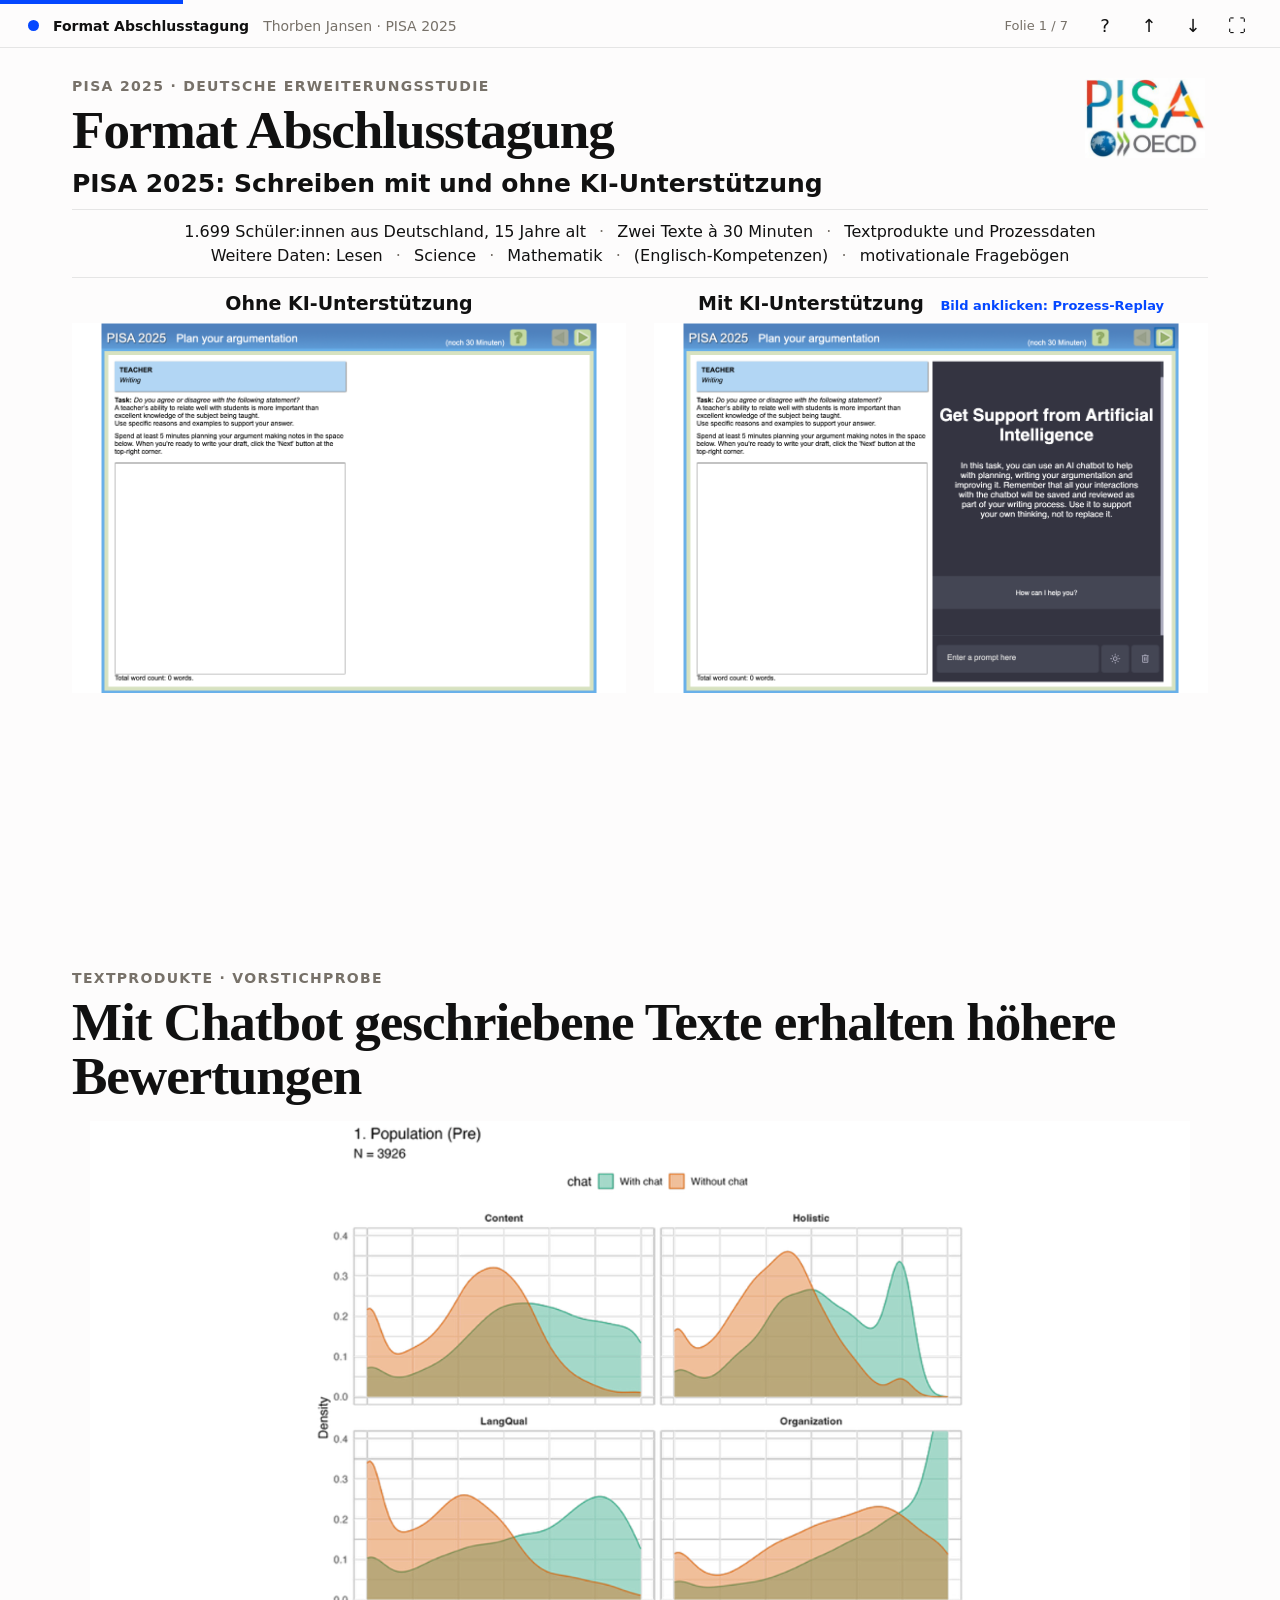
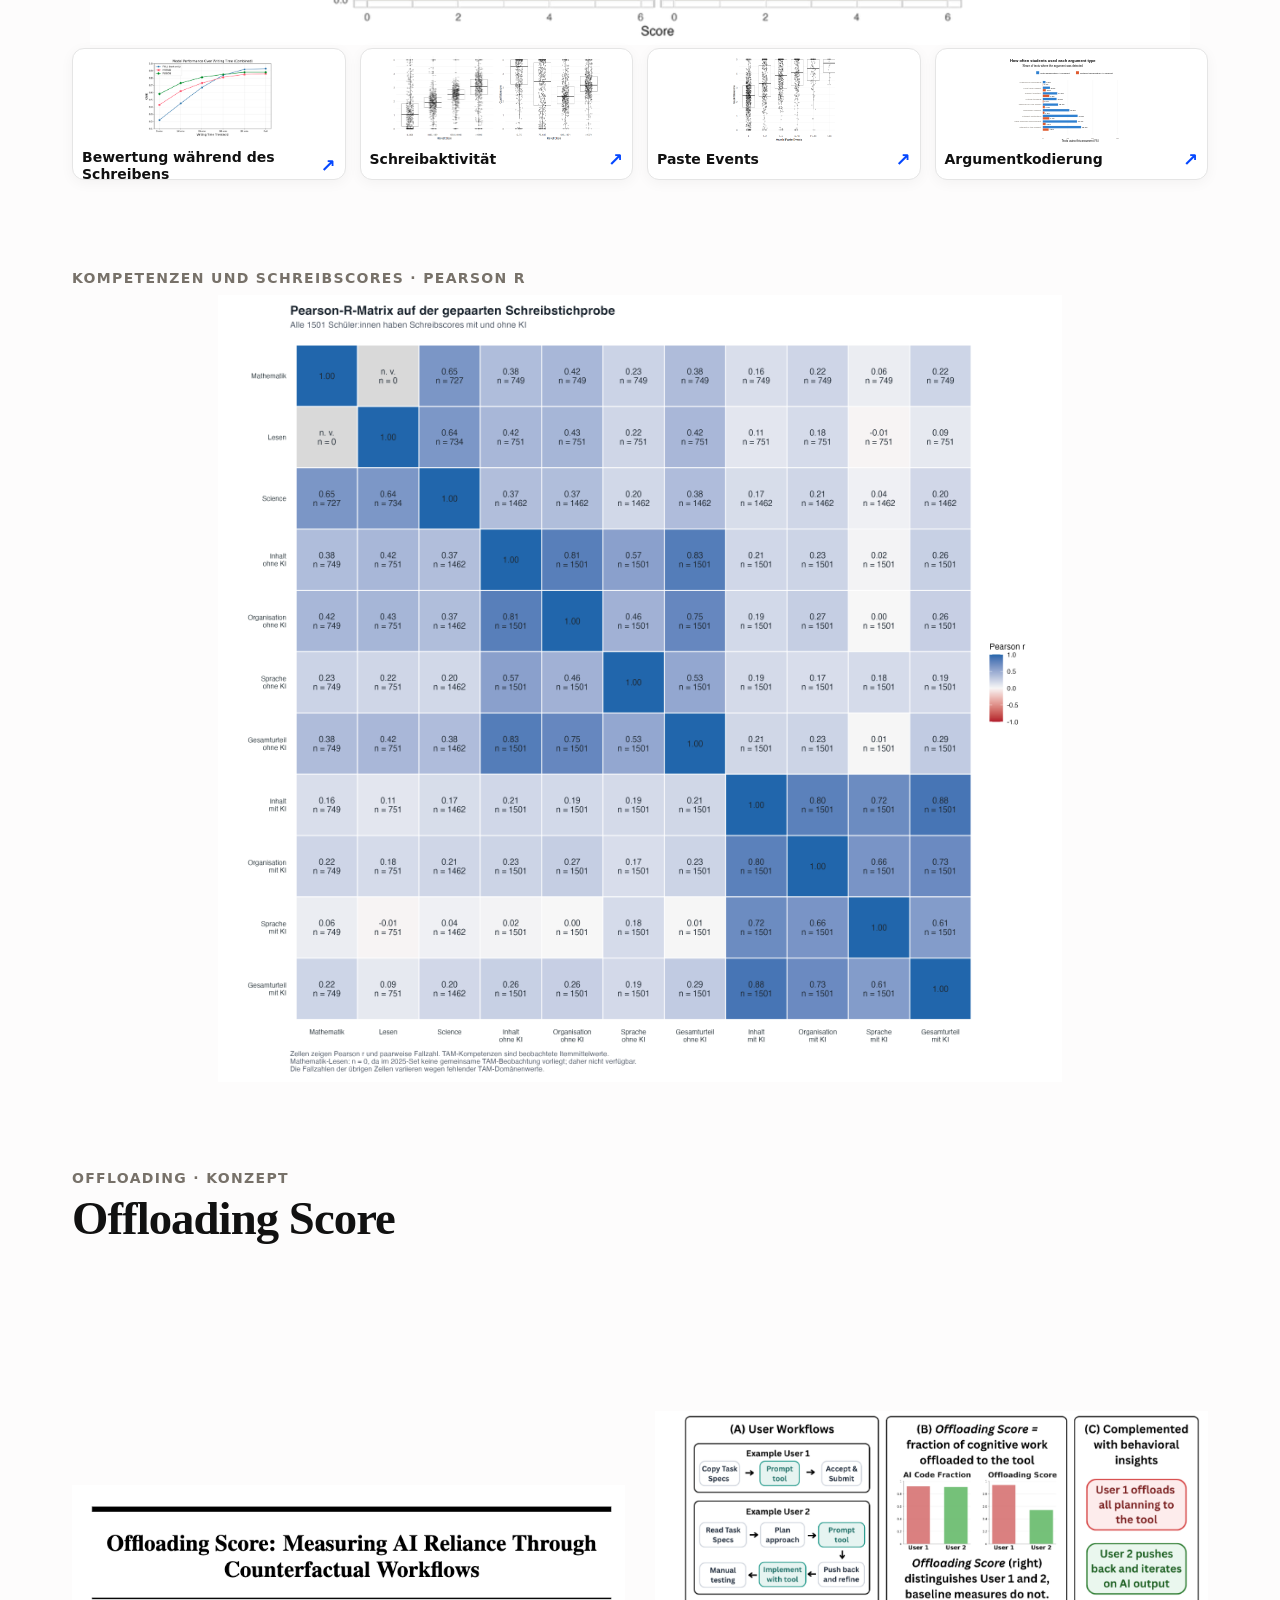
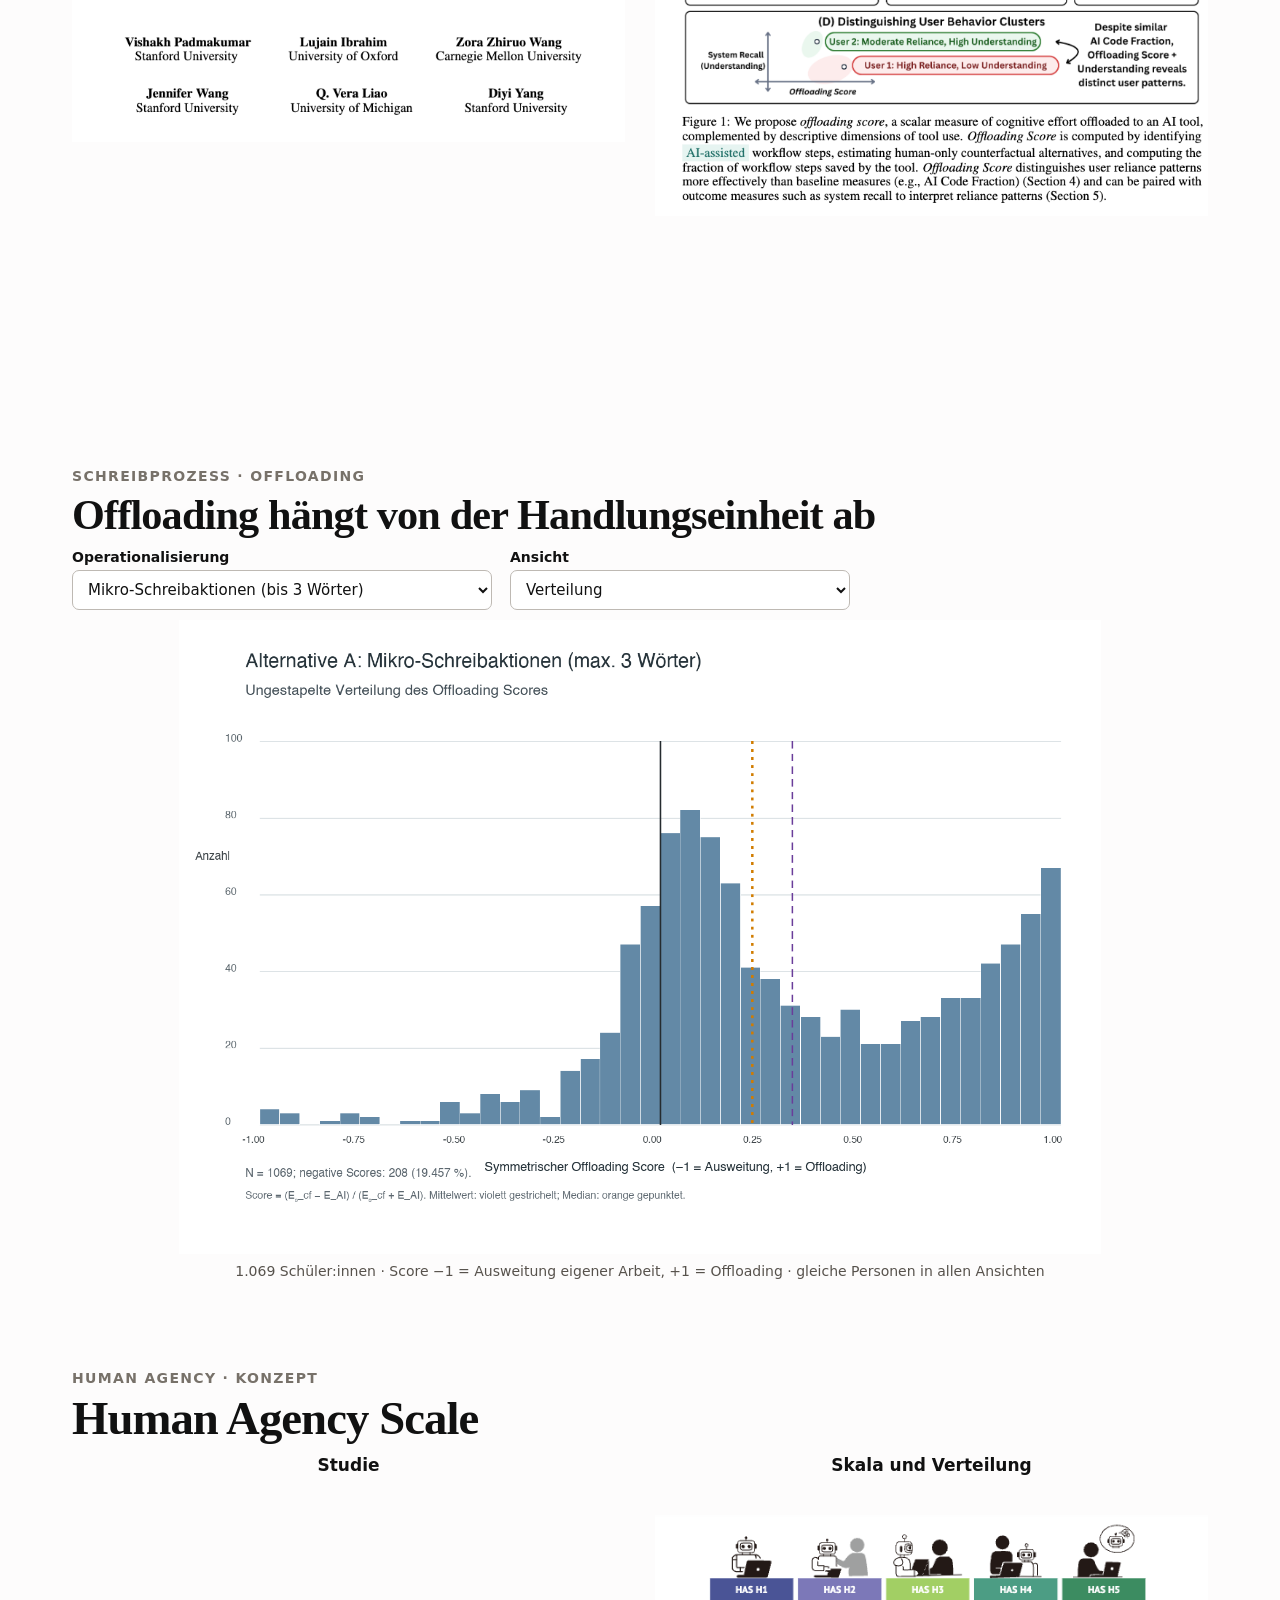
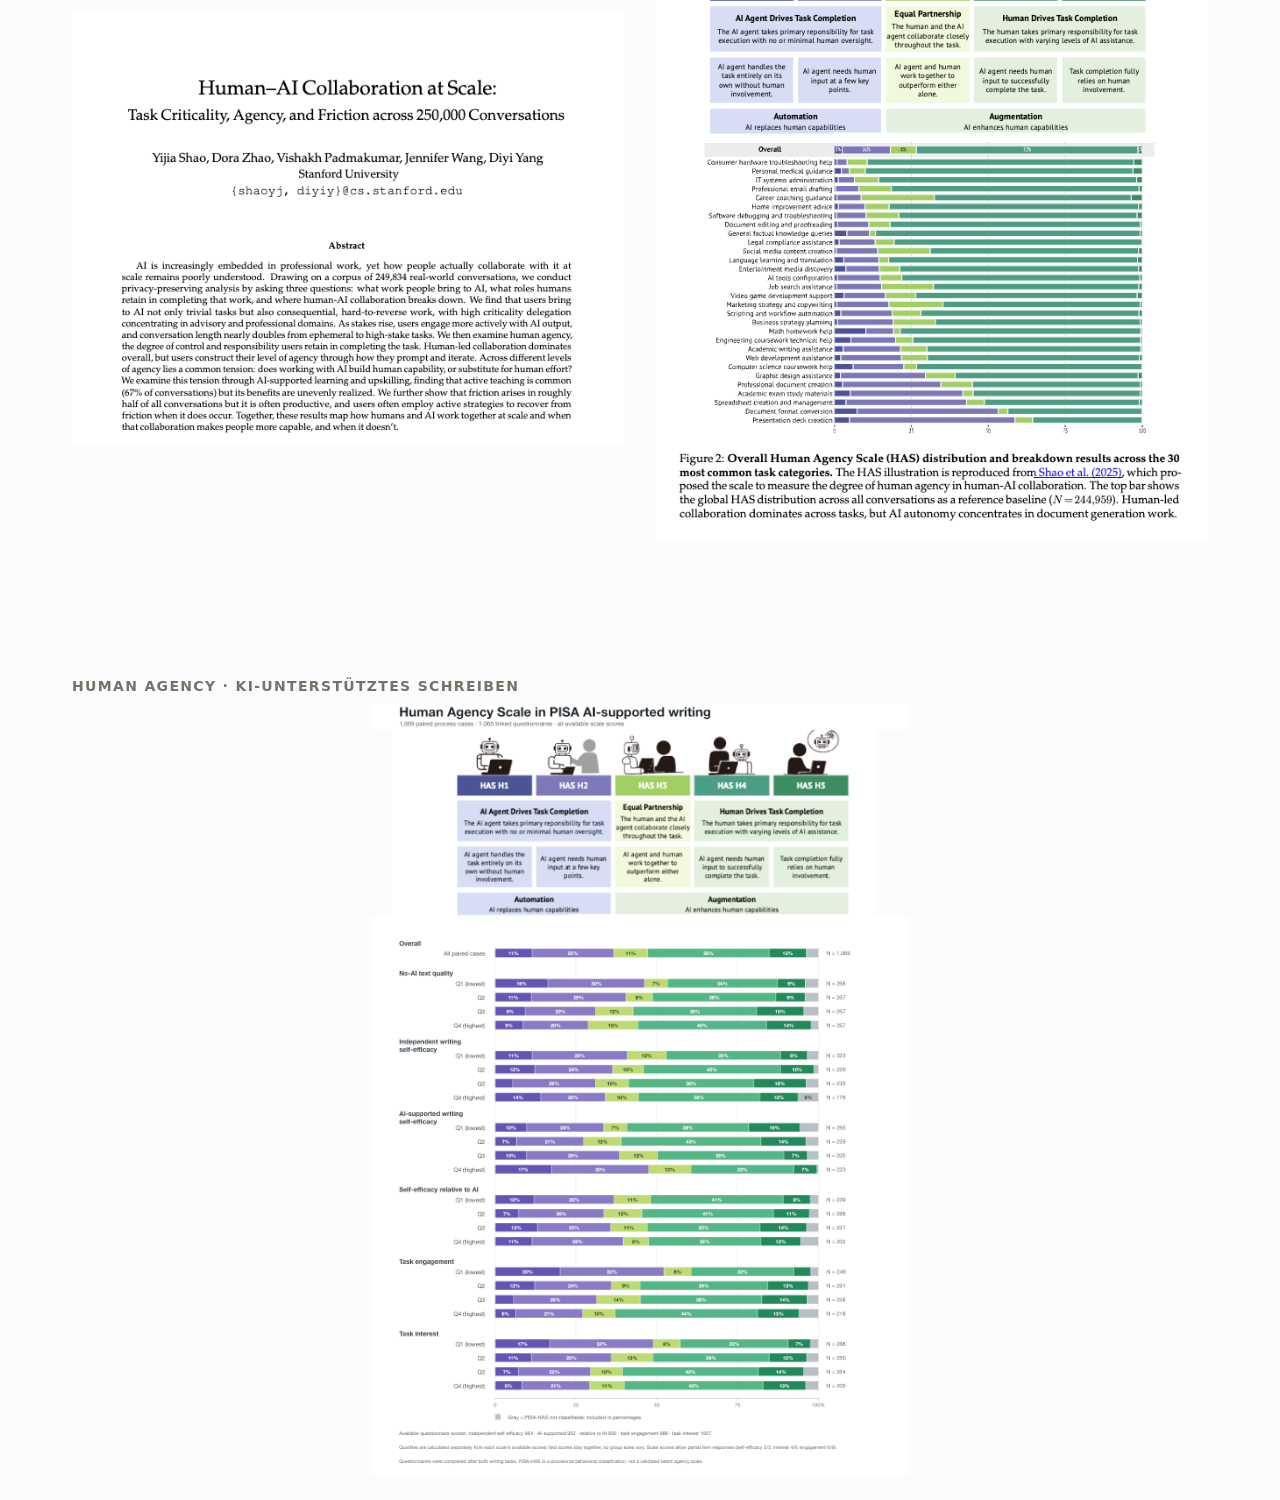
==== index.html @ 67781d4f "Add PISA 2025 AI writing presentation" ====
<!doctype html>
<html lang="de">
  <head>
    <meta charset="utf-8" />
    <meta name="viewport" content="width=device-width, initial-scale=1" />
    <title>Format Abschlusstagung | PISA 2025</title>
    <meta name="description" content="Format Abschlusstagung: PISA-2025-Folien aus den Forschungsvorträgen Dortmund und München." />
    <link rel="icon" type="image/svg+xml" href="data:image/svg+xml,%3Csvg xmlns='http://www.w3.org/2000/svg' viewBox='0 0 32 32'%3E%3Crect width='32' height='32' rx='7' fill='%230447ff'/%3E%3Cpath d='M8 9h16M8 16h16M8 23h11' stroke='white' stroke-width='3' stroke-linecap='round'/%3E%3C/svg%3E" />
    <link rel="stylesheet" href="style.css" />
    <script src="script.js" defer></script>
  </head>
  <body>
    <div class="progress" aria-hidden="true"><div id="progressBar"></div></div>
    <header class="topbar">
      <div class="brand"><span class="brand-mark" aria-hidden="true"></span><span>Format Abschlusstagung</span><span class="brand-subject">Thorben Jansen · PISA 2025</span></div>
      <nav class="controls" aria-label="Foliensteuerung">
        <span id="slideBadge" aria-live="polite">Folie 1 / 7</span>
        <button type="button" data-open="hilfe-dialog" aria-label="Hilfe zur Präsentation">?</button>
        <button type="button" id="previousSlide" aria-label="Vorherige Folie">↑</button>
        <button type="button" id="nextSlide" aria-label="Nächste Folie">↓</button>
        <button type="button" id="fullscreen" aria-label="Vollbild">⛶</button>
      </nav>
    </header>

    <main>
      <section class="slide study-slide" id="studie" aria-labelledby="studie-title">
        <p class="eyebrow">PISA 2025 · deutsche Erweiterungsstudie</p>
        <img class="pisa-logo" src="assets/pisa_oecd_logo.jpeg" alt="PISA OECD" />
        <h1 id="studie-title">Format Abschlusstagung</h1>
        <p class="study-subtitle">PISA 2025: Schreiben mit und ohne KI-Unterstützung</p>
        <div class="study-facts">
          <p>1.699 Schüler:innen aus Deutschland, 15 Jahre alt <span aria-hidden="true">·</span> Zwei Texte à 30 Minuten <span aria-hidden="true">·</span> Textprodukte und Prozessdaten</p>
          <p>Weitere Daten: Lesen <span aria-hidden="true">·</span> Science <span aria-hidden="true">·</span> Mathematik <span aria-hidden="true">·</span> (Englisch-Kompetenzen) <span aria-hidden="true">·</span> motivationale Fragebögen</p>
        </div>
        <div class="task-grid">
          <figure>
            <figcaption>Ohne KI-Unterstützung</figcaption>
            <a class="figure-link" href="assets/pisa_task_without_ai_support.png" target="_blank" rel="noopener" aria-label="Aufgabe ohne KI in Originalgröße öffnen">
              <img src="assets/pisa_task_without_ai_support.png" alt="Bildschirmansicht der PISA-Schreibaufgabe ohne KI-Unterstützung" />
            </a>
          </figure>
          <figure>
            <figcaption>Mit KI-Unterstützung <small>Bild anklicken: Prozess-Replay</small></figcaption>
            <a class="figure-link" href="assets/pisa_replay_preloaded_student.html" target="_blank" rel="noopener" aria-label="Vorbefülltes PISA-Prozess-Replay öffnen">
              <img src="assets/pisa_task_with_ai_support.png" alt="Bildschirmansicht der PISA-Schreibaufgabe mit KI-Unterstützung" />
            </a>
          </figure>
        </div>
      </section>

      <section class="slide distribution-slide" id="textqualitaet" aria-labelledby="textqualitaet-title">
        <p class="eyebrow">Textprodukte · Vorstichprobe</p>
        <h1 id="textqualitaet-title">Mit Chatbot geschriebene Texte erhalten höhere Bewertungen</h1>
        <div class="distribution-layout">
          <a class="figure-link distribution-figure" href="assets/chatbot_score_distribution_density_plots.png" target="_blank" rel="noopener" aria-label="Verteilungsgrafik in Originalgröße öffnen">
            <img src="assets/chatbot_score_distribution_density_plots.png" alt="Dichteplots der Bewertungen für Inhalt, holistische Qualität, Sprachqualität und Organisation, jeweils mit und ohne Chatbot-Unterstützung" />
          </a>
        </div>
        <div class="result-gallery" aria-label="Weitere PISA-Ergebnisse vergrößern">
          <button type="button" class="result-card" data-gallery="scoring" aria-label="Bewertung während des Schreibens groß öffnen">
            <span class="result-card-image"><img src="assets/automated_scoring_performance_over_time.png" alt="" /></span>
            <span class="result-card-label">Bewertung während des Schreibens <span aria-hidden="true">↗</span></span>
          </button>
          <button type="button" class="result-card" data-gallery="keystrokes" aria-label="Schreibaktivität groß öffnen">
            <span class="result-card-image result-card-pair"><img src="assets/keystrokes_quality_without_ai.png" alt="" /><img src="assets/keystrokes_quality_with_ai.png" alt="" /></span>
            <span class="result-card-label">Schreibaktivität <span aria-hidden="true">↗</span></span>
          </button>
          <button type="button" class="result-card" data-gallery="paste" aria-label="Paste Events groß öffnen">
            <span class="result-card-image"><img src="assets/paste_events_quality_with_ai.png" alt="" /></span>
            <span class="result-card-label">Paste Events <span aria-hidden="true">↗</span></span>
          </button>
          <button type="button" class="result-card" data-gallery="arguments" aria-label="Argumentkodierung groß öffnen">
            <span class="result-card-image"><img src="assets/argument_type_frequency_by_ai_condition.svg" alt="" /></span>
            <span class="result-card-label">Argumentkodierung <span aria-hidden="true">↗</span></span>
          </button>
        </div>
      </section>

      <section class="slide correlations-slide" id="korrelationen" aria-labelledby="correlations-title">
        <h1 class="visually-hidden" id="correlations-title">Korrelationen zwischen Kompetenzen und Schreibscores</h1>
        <div class="correlations-heading">
          <p class="eyebrow">Kompetenzen und Schreibscores · Pearson r</p>
        </div>
        <a class="figure-link correlations-figure" href="assets/figure_real_writing_domain_correlations_paired_sample.png" target="_blank" rel="noopener" aria-label="Korrelationsmatrix in Originalgröße öffnen">
          <img src="assets/figure_real_writing_domain_correlations_paired_sample.png" alt="Pearson-Korrelationsmatrix der gepaarten Schreibstichprobe für Mathematik, Lesen, Science und Schreibscores ohne und mit KI; die Zellen zeigen Korrelationen und paarweise Fallzahlen" />
        </a>
      </section>

      <section class="slide reference-slide" id="offloading-konzept" aria-labelledby="offloading-concept-title">
        <p class="eyebrow">Offloading · Konzept</p>
        <h1 id="offloading-concept-title">Offloading Score</h1>
        <div class="reference-grid">
          <figure>
            <a class="figure-link" href="assets/offloading_reference_paper.png" target="_blank" rel="noopener" aria-label="Studienausschnitt zum Offloading Score in Originalgröße öffnen">
              <img src="assets/offloading_reference_paper.png" alt="Titel und Autorinnen und Autoren von Offloading Score: Measuring AI Reliance Through Counterfactual Workflows" />
            </a>
          </figure>
          <figure>
            <a class="figure-link" href="assets/offloading_reference_figure.png" target="_blank" rel="noopener" aria-label="Konzeptabbildung zum Offloading Score in Originalgröße öffnen">
              <img src="assets/offloading_reference_figure.png" alt="Beispielhafte Workflows und Offloading-Score-Konzept mit zwei Nutzenden" />
            </a>
          </figure>
        </div>
      </section>

      <section class="slide offloading-slide" id="offloading" aria-labelledby="offloading-title">
        <p class="eyebrow">Schreibprozess · Offloading</p>
        <h1 id="offloading-title">Offloading hängt von der Handlungseinheit ab</h1>
        <div class="offloading-controls" aria-label="Offloading-Abbildung auswählen">
          <label class="offloading-field" for="offloading-operation">
            <span>Operationalisierung</span>
            <select id="offloading-operation">
              <option value="A">Mikro-Schreibaktionen (bis 3 Wörter)</option>
              <option value="B">Schreibblöcke (10 Wörter)</option>
              <option value="C">Schreibepisoden (5 Sekunden)</option>
              <option value="D">Satzbezogene Schreibaktionen</option>
              <option value="E">Menscheninitiierte Workflow-Handlungen</option>
            </select>
          </label>
          <label class="offloading-field" for="offloading-view">
            <span>Ansicht</span>
            <select id="offloading-view">
              <option value="distribution">Verteilung</option>
              <option value="quality_change">Nach Textqualitätsänderung</option>
              <option value="prompt_purpose">Nach dominantem Chat-Promptzweck</option>
            </select>
          </label>
        </div>
        <a id="offloading-image-link" class="figure-link offloading-figure" href="assets/A_microbursts_01_distribution.png" target="_blank" rel="noopener" aria-label="Offloading-Abbildung in Originalgröße öffnen">
          <img id="offloading-image" src="assets/A_microbursts_01_distribution.png" alt="Verteilung des symmetrischen Offloading-Scores für Mikro-Schreibaktionen" />
        </a>
        <p id="offloading-caption" class="offloading-caption" aria-live="polite">1.069 Schüler:innen · Score −1 = Ausweitung eigener Arbeit, +1 = Offloading · gleiche Personen in allen Ansichten</p>
      </section>
      <section class="slide reference-slide" id="human-agency-konzept" aria-labelledby="agency-concept-title">
        <p class="eyebrow">Human Agency · Konzept</p>
        <h1 id="agency-concept-title">Human Agency Scale</h1>
        <div class="reference-grid">
          <figure>
            <figcaption>Studie</figcaption>
            <a class="figure-link" href="assets/human_agency_reference_paper.png" target="_blank" rel="noopener" aria-label="Studienausschnitt zur Human Agency Scale in Originalgröße öffnen">
              <img src="assets/human_agency_reference_paper.png" alt="Titelseite und Abstract von Human-AI Collaboration at Scale" />
            </a>
          </figure>
          <figure>
            <figcaption>Skala und Verteilung</figcaption>
            <a class="figure-link" href="assets/human_agency_reference_figure.png" target="_blank" rel="noopener" aria-label="Abbildung zur Human Agency Scale in Originalgröße öffnen">
              <img src="assets/human_agency_reference_figure.png" alt="Human Agency Scale H1 bis H5 und Verteilung über Aufgabenarten" />
            </a>
          </figure>
        </div>
      </section>

      <section class="slide agency-slide" id="human-agency-scale" aria-labelledby="agency-title">
        <h1 class="visually-hidden" id="agency-title">Human Agency Scale in PISA AI-supported writing</h1>
        <div class="agency-heading">
          <p class="eyebrow">Human Agency · KI-unterstütztes Schreiben</p>
        </div>
        <a class="figure-link agency-figure" href="assets/PISA_HAS_reference_style_updated_values_2026-09-23.png" target="_blank" rel="noopener" aria-label="Human Agency Scale in Originalgröße öffnen">
          <img src="assets/PISA_HAS_reference_style_updated_values_2026-09-23.png" alt="Human Agency Scale H1 bis H5 mit Verteilungen nach Textqualität ohne KI, Schreibselbstwirksamkeit, Aufgabenengagement und Aufgabeninteresse in der gepaarten PISA-Schreibstichprobe" />
        </a>
      </section>

    </main>

    <dialog id="hilfe-dialog" class="detail-dialog help-dialog" aria-labelledby="hilfe-title">
      <button type="button" class="dialog-close" data-close>Schließen</button>
      <h2 id="hilfe-title">Präsentation steuern</h2>
      <p>Mit den Pfeiltasten, Bild-auf/ab, Leertaste oder den Schaltflächen oben zwischen den sieben Folien wechseln.</p>
      <p>Die KI-Aufgabe öffnet das vorbefüllte Prozess-Replay. Auf der Folie zur Textqualität öffnen sich die Bewertungs- und Ergebnisbilder groß. Auf der Offloading-Folie wählen Sie Handlungseinheit und Ansicht unabhängig voneinander.</p>
    </dialog>
    <dialog id="gallery-dialog" class="detail-dialog gallery-dialog" aria-labelledby="gallery-title">
      <button type="button" class="dialog-close" data-close>Schließen</button>
      <p class="eyebrow">PISA-Ergebnisansicht</p>
      <h2 id="gallery-title"></h2>
      <div id="gallery-images" class="gallery-images"></div>
      <p id="gallery-description" class="gallery-description"></p>
    </dialog>
  </body>
</html>
---- style.css ----
:root {
  --paper: #fdfcfc;
  --ink: #111111;
  --muted: #777169;
  --line: #e5e5e5;
  --blue: #0447ff;
  --display: "Cormorant Garamond", Georgia, "Times New Roman", serif;
  --ui: Inter, ui-sans-serif, system-ui, -apple-system, BlinkMacSystemFont, "Segoe UI", sans-serif;
}

* { box-sizing: border-box; }
html { scroll-behavior: smooth; scroll-snap-type: y mandatory; }
body { margin: 0; min-width: 0; background: var(--paper); color: var(--ink); font-family: var(--ui); }
button { font: inherit; }
img { display: block; max-width: 100%; }

.progress { position: fixed; inset: 0 0 auto; z-index: 30; height: 4px; }
#progressBar { height: 100%; width: 0; background: var(--blue); transition: width .2s ease; }
.topbar { position: fixed; inset: 4px 0 auto; z-index: 20; height: 44px; padding: 0 28px; display: flex; align-items: center; justify-content: space-between; border-bottom: 1px solid var(--line); background: rgba(253,252,252,.94); backdrop-filter: blur(10px); }
.brand, .controls { display: flex; align-items: center; gap: 14px; }
.brand { font-size: 14px; font-weight: 650; }
.brand-subject { color: var(--muted); font-weight: 500; }
.brand-mark { width: 11px; height: 11px; border-radius: 50%; background: var(--blue); }
.controls { font-size: 13px; }
.controls button { border: 0; background: transparent; color: var(--ink); cursor: pointer; width: 30px; height: 30px; font-size: 18px; }
.controls button:hover { background: #f0eeec; }
.controls button:disabled { opacity: .28; cursor: default; }
#slideBadge { margin-right: 8px; color: var(--muted); }

.slide { position: relative; height: 100vh; min-height: 720px; scroll-snap-align: start; padding: 78px 72px 43px; display: flex; flex-direction: column; overflow: hidden; }
.visually-hidden { position: absolute; width: 1px; height: 1px; padding: 0; margin: -1px; overflow: hidden; clip: rect(0, 0, 0, 0); white-space: nowrap; border: 0; }
.eyebrow { margin: 0 0 9px; font-size: 14px; font-weight: 750; letter-spacing: .095em; text-transform: uppercase; color: var(--muted); }
h1 { margin: 0 0 18px; max-width: 1100px; font-family: var(--display); font-size: clamp(45px, 4.15vw, 66px); font-weight: 700; line-height: 1.02; letter-spacing: -.02em; }
.slide-note { color: #4e4a46; font-size: 16px; line-height: 1.4; }
.figure-link { display: block; color: inherit; cursor: zoom-in; }
.figure-link img { width: 100%; height: 100%; object-fit: contain; }
.figure-link:focus-visible, .controls button:focus-visible { outline: 3px solid var(--blue); outline-offset: 3px; }
.asset-link:focus-visible, .return-link:focus-visible, .result-card:focus-visible { outline: 3px solid var(--blue); outline-offset: 3px; }

.study-slide .pisa-logo { position: absolute; right: 75px; top: 78px; width: 120px; height: auto; object-fit: contain; }
.study-slide h1 { max-width: 970px; }
.study-subtitle { margin: -6px 0 10px; font-size: 25px; font-weight: 550; line-height: 1.2; }
.task-grid { flex: 1; min-height: 0; display: grid; grid-template-columns: 1fr 1fr; gap: 28px; margin-top: 5px; }
.task-grid figure { min-height: 0; margin: 0; display: flex; flex-direction: column; align-items: center; }
.task-grid figcaption, .paired-figures figcaption { margin-bottom: 9px; font-size: 19px; font-weight: 700; }
.task-grid figcaption small { margin-left: 10px; color: var(--blue); font-size: 13px; font-weight: 600; }
.task-grid .figure-link { flex: 1; min-height: 0; width: 100%; max-height: 370px; }
.task-grid img { min-height: 0; height: 100%; width: 100%; object-fit: contain; background: #fff; }
.study-facts { margin: 0 0 9px; padding: 9px 0; border-top: 1px solid var(--line); border-bottom: 1px solid var(--line); font-size: 16px; line-height: 1.35; text-align: center; }
.study-facts p { margin: 2px 0; }
.study-facts span { margin: 0 8px; color: var(--muted); }

.distribution-layout, .paste-layout, .argument-layout { flex: 1; min-height: 0; display: grid; grid-template-columns: minmax(0, 1.75fr) minmax(250px, .7fr); align-items: center; gap: 30px; }
.distribution-slide { padding-top: 70px; padding-bottom: 20px; }
.distribution-slide .distribution-layout { flex: 1 1 0; display: flex; justify-content: center; gap: 0; }
.distribution-figure, .paste-figure, .argument-figure { min-height: 0; height: 100%; max-height: 545px; }
.distribution-slide .distribution-figure { width: min(1100px, 100%); max-height: none; }
.distribution-figure img { background: #fff; }
.finding-text { font-size: 20px; line-height: 1.4; }
.finding-text p { margin: 0 0 22px; }
.finding-text strong { font-weight: 800; }
.finding-text .interpretation { margin-bottom: 0; font-size: 17px; color: #57524c; }
.distribution-slide .finding-text { font-size: 19px; }
.figure-hint { margin-top: 17px !important; color: var(--blue); font-size: 15px; font-weight: 650; }
.asset-link, .return-link { width: fit-content; color: var(--blue); text-decoration: underline; text-underline-offset: 3px; }
.asset-link { display: inline-block; font-size: 14px; }
.return-link { display: inline-block; margin: 8px 0 0; font-size: 14px; }
.result-gallery { display: grid; grid-template-columns: repeat(4, minmax(0, 1fr)); gap: 14px; margin-top: 8px; }
.result-card { min-width: 0; height: 177px; padding: 9px 11px 11px; border: 1px solid var(--line); border-radius: 12px; background: #fff; color: var(--ink); cursor: zoom-in; text-align: left; box-shadow: 0 3px 14px rgba(0,0,0,.045); transition: border-color .15s, transform .15s, box-shadow .15s; }
.result-card:hover { border-color: var(--blue); transform: translateY(-3px); box-shadow: 0 8px 22px rgba(0,0,0,.09); }
.result-card-image { display: flex; align-items: center; justify-content: center; height: 123px; overflow: hidden; }
.result-card-image img { max-width: 100%; max-height: 100%; object-fit: contain; }
.result-card-pair { gap: 4px; }
.result-card-pair img { max-width: calc(50% - 2px); }
.result-card-label { display: flex; align-items: center; justify-content: space-between; gap: 5px; margin-top: 7px; font-size: 14px; font-weight: 700; line-height: 1.2; }
.result-card-label span { color: var(--blue); font-size: 18px; }
.distribution-slide .result-gallery { margin-top: 3px; }
.distribution-slide .result-card { height: 132px; padding: 7px 9px 9px; }
.distribution-slide .result-card-image { height: 86px; }

.scoring-slide h1 { margin-bottom: 4px; }
.single-figure-layout { flex: 1; min-height: 0; display: flex; flex-direction: column; align-items: center; justify-content: center; gap: 8px; }
.scoring-figure { width: min(950px, 92%); height: min(465px, 62vh); }
.single-figure-layout p { max-width: 930px; margin: 0; font-size: 17px; line-height: 1.35; text-align: center; }

.paired-figures { flex: 1; min-height: 0; display: grid; grid-template-columns: 1fr 1fr; gap: 34px; justify-content: center; }
.paired-figures figure { min-height: 0; margin: 0; display: flex; flex-direction: column; align-items: center; }
.paired-figures .figure-link { flex: 1; min-height: 0; max-height: 440px; width: 100%; }
.keystrokes-slide .slide-note { margin: 8px 0 0; text-align: center; }

.paste-layout { grid-template-columns: minmax(0, 1.3fr) minmax(280px, .8fr); }
.paste-figure { max-height: 490px; }
.statistic { font-size: 46px; font-weight: 760; line-height: 1.08; }
.statistic span { display: block; font-size: 25px; font-weight: 600; color: var(--muted); }
.argument-slide h1 { max-width: none; margin-bottom: 10px; font-size: clamp(45px, 3.5vw, 58px); }
.argument-slide .argument-layout { display: flex; justify-content: center; gap: 0; }
.argument-slide .argument-figure { width: min(1180px, 100%); max-height: none; }
.dialog-trigger { width: 100%; padding: 0; border: 0; background: transparent; text-align: left; }
.agency-slide { padding-bottom: 25px; }
.agency-heading { display: flex; align-items: baseline; justify-content: space-between; gap: 16px; }
.agency-heading .figure-hint { margin: 0 !important; }
.agency-figure { flex: 1; min-height: 0; display: flex; align-items: center; justify-content: center; }
.agency-figure img { width: auto; height: 100%; max-width: 100%; max-height: 100%; object-fit: contain; }

.reference-slide { padding-top: 70px; padding-bottom: 28px; }
.reference-slide h1 { margin-bottom: 12px; font-size: clamp(44px, 3.65vw, 60px); }
.reference-grid { flex: 1; min-height: 0; display: grid; grid-template-columns: 1fr 1fr; gap: 30px; }
.reference-grid figure { min-height: 0; margin: 0; display: flex; flex-direction: column; align-items: center; }
.reference-grid figcaption { margin-bottom: 10px; font-size: 17px; font-weight: 700; }
.reference-grid .figure-link { flex: 1; min-height: 0; width: 100%; display: flex; align-items: center; justify-content: center; }
.reference-grid img { width: auto; height: auto; max-width: 100%; max-height: 100%; object-fit: contain; background: #fff; }

.correlations-slide { padding-top: 70px; padding-bottom: 18px; }
.correlations-heading { display: flex; align-items: baseline; justify-content: space-between; gap: 16px; }
.correlations-figure { flex: 1; min-height: 0; display: flex; align-items: center; justify-content: center; }
.correlations-figure img { width: auto; height: 100%; max-width: 100%; max-height: 100%; object-fit: contain; }

.offloading-slide { padding-top: 68px; padding-bottom: 20px; }
.offloading-slide h1 { max-width: none; margin-bottom: 13px; font-size: clamp(42px, 3.3vw, 56px); }
.offloading-controls { display: flex; align-items: end; gap: 18px; margin-bottom: 10px; }
.offloading-field { display: grid; gap: 5px; min-width: 0; font-size: 14px; font-weight: 700; }
.offloading-field:first-child { width: min(420px, 38%); }
.offloading-field:nth-child(2) { width: min(340px, 30%); }
.offloading-field select { width: 100%; height: 40px; padding: 0 36px 0 11px; border: 1px solid #beb9b3; border-radius: 7px; background: #fff; color: var(--ink); font: 500 15px var(--ui); cursor: pointer; }
.offloading-field select:focus-visible { outline: 3px solid var(--blue); outline-offset: 2px; }
.offloading-figure { flex: 1; min-height: 0; display: flex; align-items: center; justify-content: center; }
.offloading-figure img { width: auto; height: 100%; max-width: 100%; max-height: 100%; object-fit: contain; background: #fff; }
.offloading-caption { margin: 8px 0 0; color: #57524c; font-size: 14px; line-height: 1.3; text-align: center; }

.detail-dialog { width: min(850px, calc(100vw - 100px)); max-width: none; border: 1px solid var(--line); padding: 38px 44px 42px; background: var(--paper); color: var(--ink); box-shadow: 0 12px 45px rgba(0,0,0,.14); }
.detail-dialog::backdrop { background: rgba(0,0,0,.48); }
.detail-dialog h2 { margin: 0 0 22px; font-family: var(--display); font-size: 45px; line-height: 1.05; }
.detail-dialog h3 { margin: 0 0 10px; font-size: 21px; }
.detail-dialog p { font-size: 17px; line-height: 1.5; }
.detail-columns { display: grid; grid-template-columns: 1fr 1fr; gap: 35px; }
.dialog-close { float: right; padding: 7px 0; border: 0; border-bottom: 1px solid var(--ink); background: none; cursor: pointer; }
.help-dialog { width: min(680px, calc(100vw - 100px)); }
.gallery-dialog { width: min(1300px, calc(100vw - 80px)); max-height: calc(100vh - 48px); overflow: auto; }
.gallery-dialog h2 { font-size: clamp(32px, 3.2vw, 48px); }
.gallery-images { display: flex; align-items: center; justify-content: center; gap: 18px; }
.gallery-images figure { flex: 1; min-width: 0; margin: 0; text-align: center; }
.gallery-images img { width: 100%; max-height: min(62vh, 590px); object-fit: contain; }
.gallery-images figcaption { margin-top: 8px; font-size: 16px; font-weight: 650; }
.gallery-description { margin-bottom: 0; color: #57524c; }

.focus-mode .topbar { transform: translateY(-100%); transition: transform .2s ease; }
.focus-mode .topbar:hover, .focus-mode .topbar:focus-within { transform: translateY(0); }

@media (max-height: 760px) {
  .slide { padding-top: 69px; padding-bottom: 30px; }
  h1 { font-size: 49px; margin-bottom: 12px; }
  .study-slide .pisa-logo { top: 69px; }
  .study-subtitle { font-size: 22px; margin-bottom: 3px; }
  .task-grid .figure-link { max-height: 330px; }
  .study-facts { font-size: 14px; padding: 6px 0; }
  .finding-text { font-size: 18px; }
  .finding-text p { margin-bottom: 15px; }
  .finding-text .interpretation { font-size: 16px; }
  .distribution-slide .finding-text { font-size: 16px; }
  .distribution-slide .finding-text p { margin-bottom: 10px; }
  .figure-hint { margin-top: 10px !important; }
  .result-gallery { gap: 9px; }
  .result-card { height: 151px; padding: 7px; }
  .result-card-image { height: 101px; }
  .result-card-label { font-size: 12px; }
  .distribution-slide .result-card { height: 105px; padding: 5px 7px 7px; }
  .distribution-slide .result-card-image { height: 62px; }
  .distribution-slide { padding-top: 66px; padding-bottom: 14px; }
  .agency-heading .figure-hint { font-size: 13px; }
  .reference-slide h1 { font-size: 46px; }
  .reference-grid figcaption { font-size: 15px; }
  .offloading-slide h1 { font-size: 43px; }
  .offloading-field select { height: 36px; font-size: 14px; }
  .offloading-controls { margin-bottom: 6px; }
  .offloading-caption { font-size: 12px; }
}

@media (max-width: 900px) {
  html { scroll-snap-type: none; }
  body { min-width: 0; }
  .topbar { position: sticky; inset: 4px 0 auto; height: auto; min-height: 44px; padding: 7px 14px; flex-wrap: wrap; gap: 5px 12px; }
  .brand { font-size: 13px; }
  .brand-subject { display: none; }
  .controls { flex-wrap: wrap; gap: 5px; }
  .slide { height: auto; min-height: 0; padding: 28px 18px 42px; overflow: visible; }
  .slide h1 { font-size: clamp(36px, 9vw, 54px); line-height: 1.06; }
  .study-slide .pisa-logo { position: static; width: 90px; margin: 0 0 16px auto; }
  .study-subtitle { font-size: 21px; }
  .task-grid, .distribution-layout, .paste-layout, .argument-layout, .paired-figures { display: block; }
  .distribution-slide .distribution-layout, .argument-slide .argument-layout { display: block; }
  .task-grid figure, .paired-figures figure { display: block; margin: 22px 0; }
  .task-grid .figure-link, .paired-figures .figure-link, .distribution-figure, .paste-figure, .argument-figure, .scoring-figure { width: 100%; height: auto; max-height: none; }
  .figure-link img, .task-grid img { width: 100%; height: auto; max-height: none; }
  .study-facts { font-size: 14px; text-align: left; }
  .finding-text { margin-top: 20px; font-size: 18px; }
  .single-figure-layout { display: block; }
  .single-figure-layout p { font-size: 16px; }
  .result-gallery { grid-template-columns: repeat(2, minmax(0, 1fr)); margin-top: 24px; }
  .result-card { height: 165px; }
  .result-card-image { height: 116px; }
  .distribution-slide .result-card { height: 155px; }
  .distribution-slide .result-card-image { height: 106px; }
  .detail-dialog, .help-dialog { width: calc(100vw - 24px); padding: 24px; }
  .detail-columns { display: block; }
  .gallery-dialog { width: calc(100vw - 24px); }
  .gallery-images { display: block; }
  .gallery-images figure + figure { margin-top: 20px; }
  .agency-heading { display: block; }
  .agency-figure img { width: 100%; height: auto; max-height: none; }
  .reference-grid { display: block; }
  .reference-grid figure { margin-top: 24px; }
  .reference-grid img { width: 100%; height: auto; max-height: none; }
  .correlations-heading { display: block; }
  .correlations-figure img { width: 100%; height: auto; max-height: none; }
  .offloading-slide h1 { font-size: clamp(35px, 8vw, 50px); }
  .offloading-controls { display: grid; gap: 12px; }
  .offloading-field:first-child, .offloading-field:nth-child(2) { width: 100%; }
  .offloading-figure img { width: 100%; height: auto; max-height: none; }
  .offloading-caption { font-size: 13px; text-align: left; }
}

@media print {
  html { scroll-snap-type: none; }
  .progress, .topbar { display: none; }
  .slide { height: 100vh; min-height: 0; page-break-after: always; padding-top: 34px; }
}
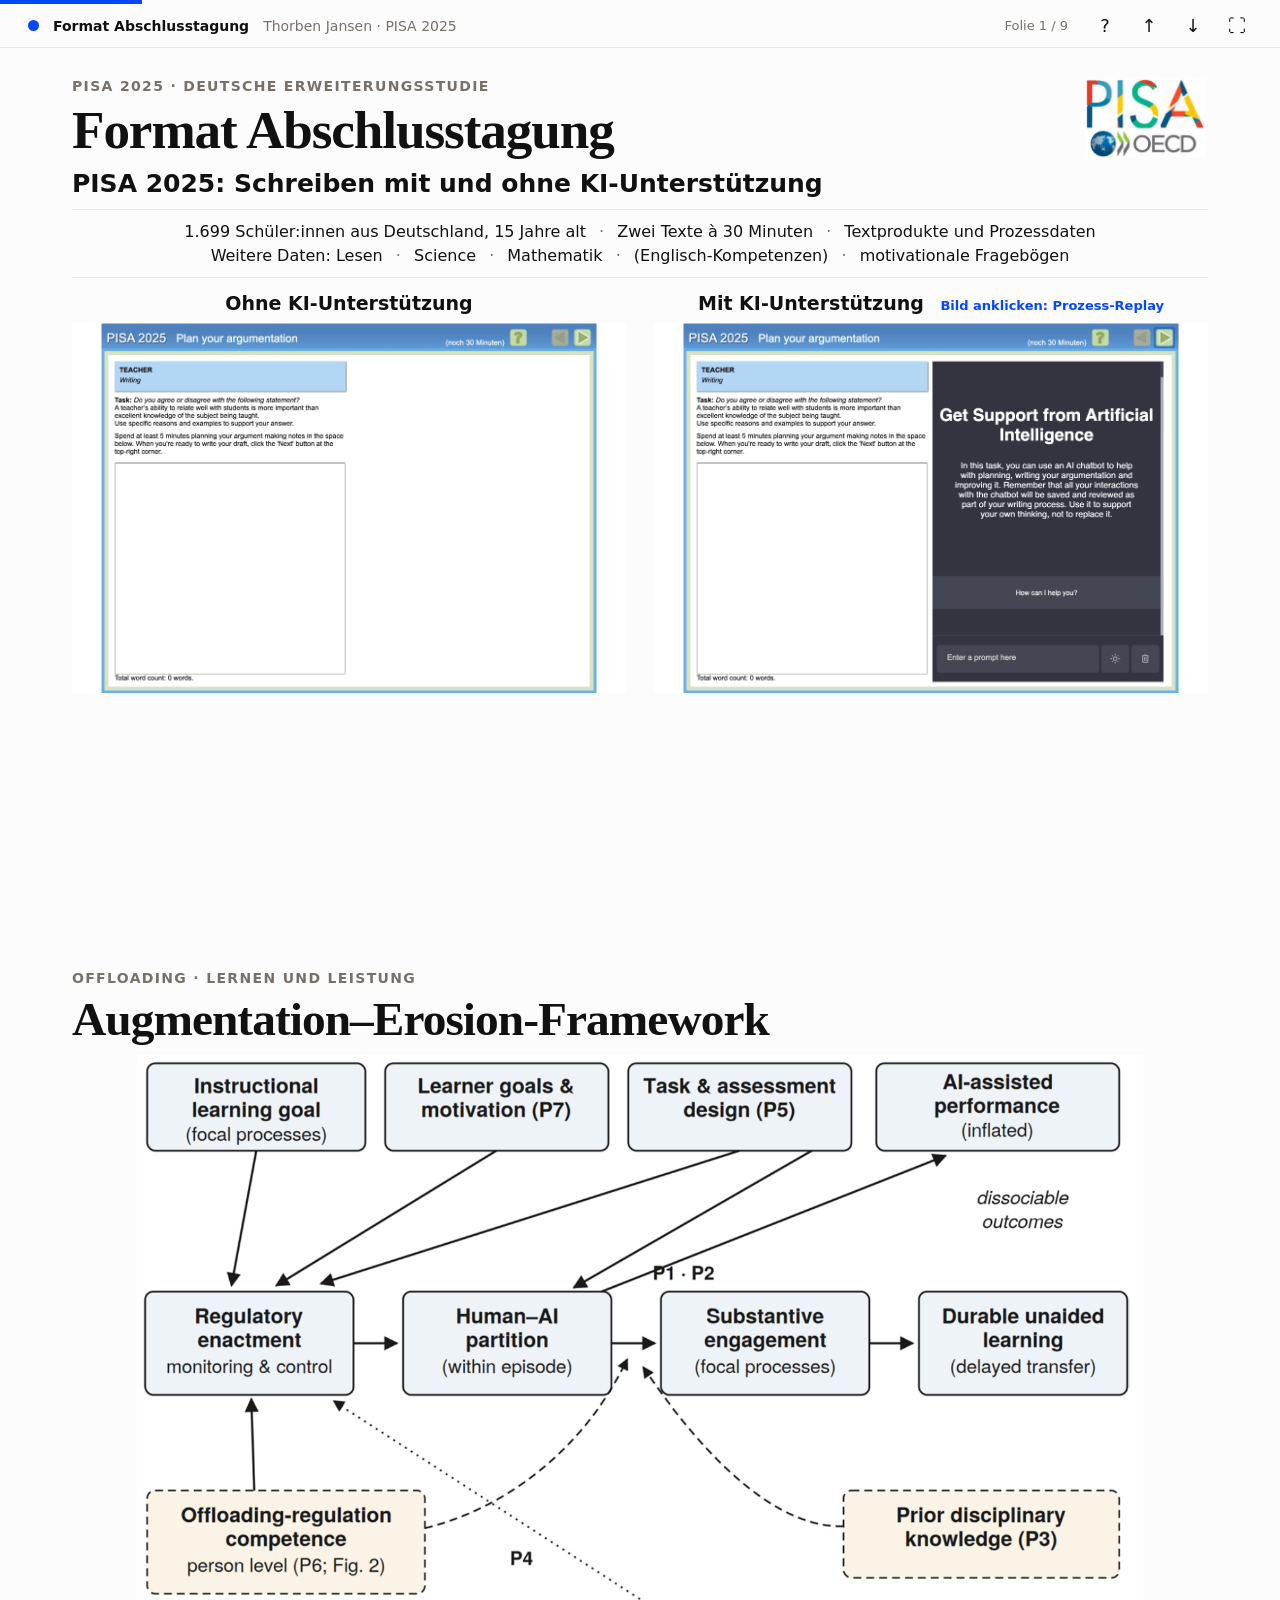
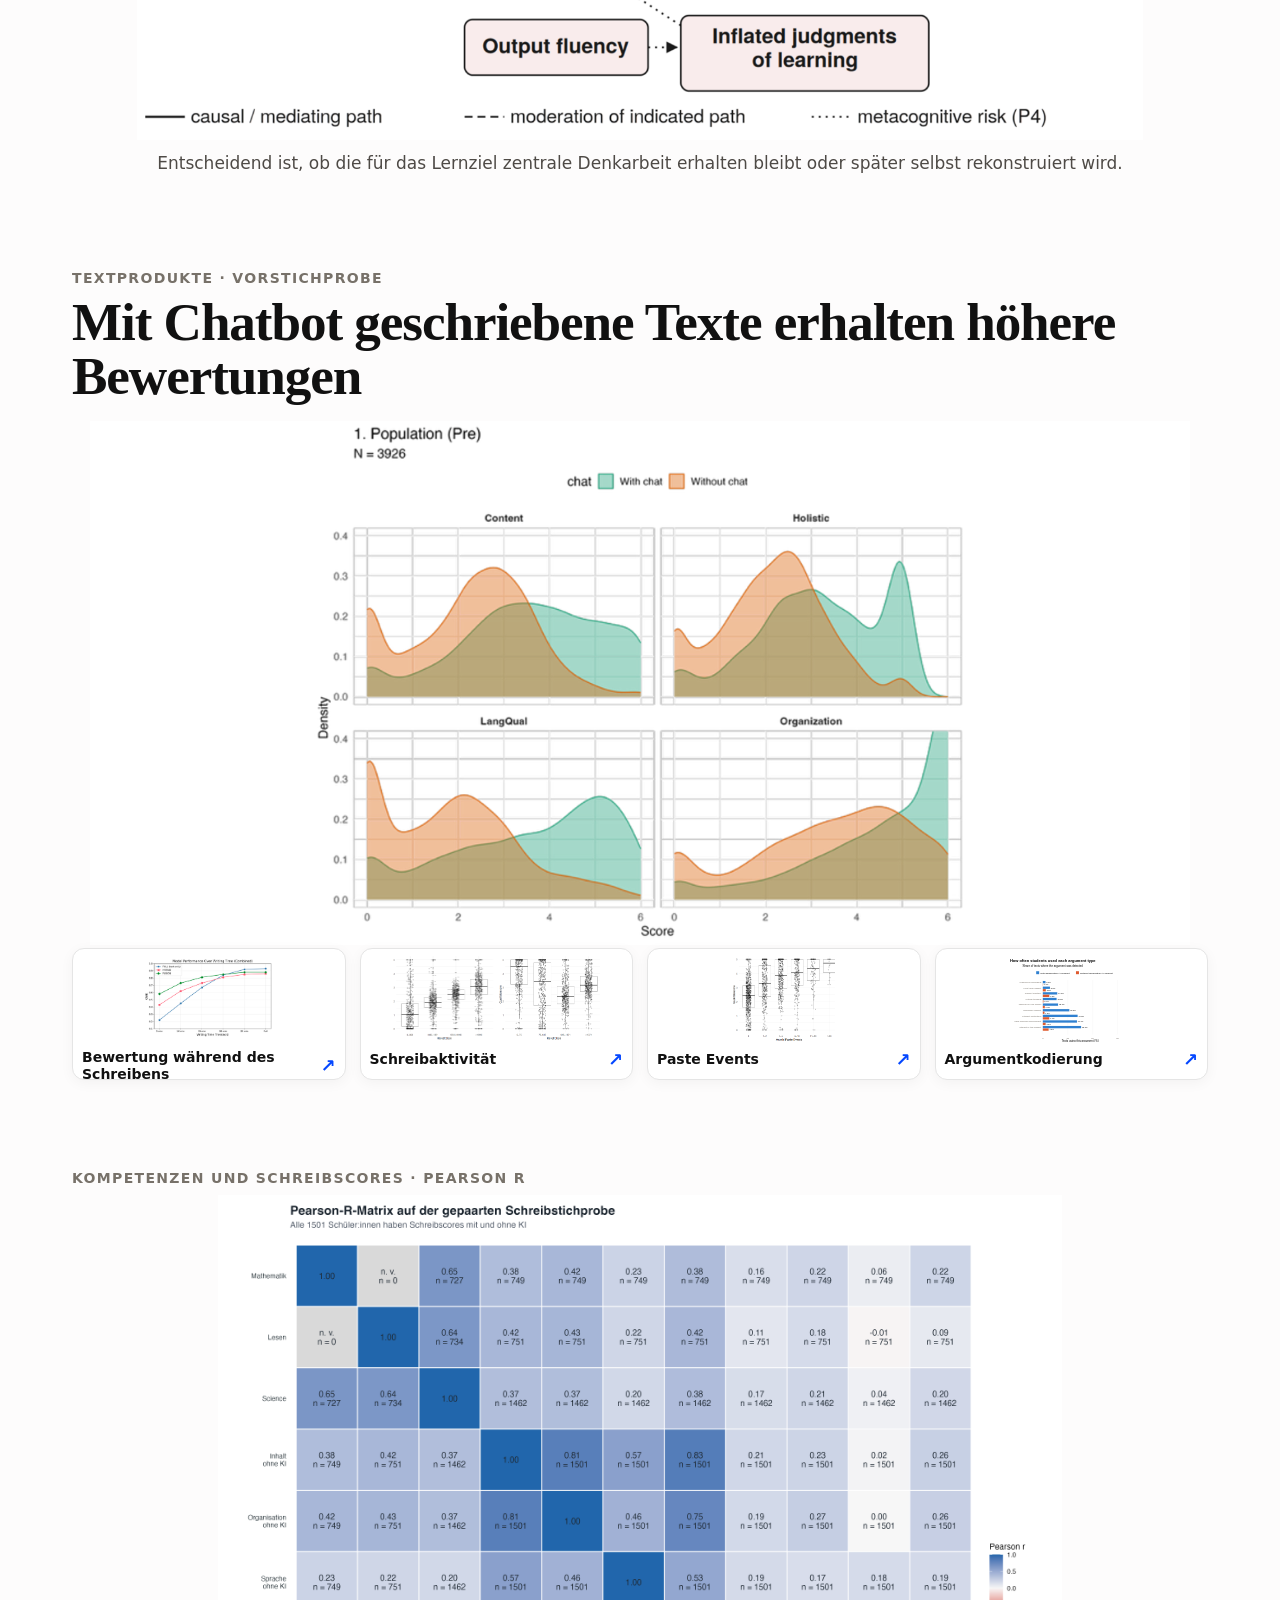
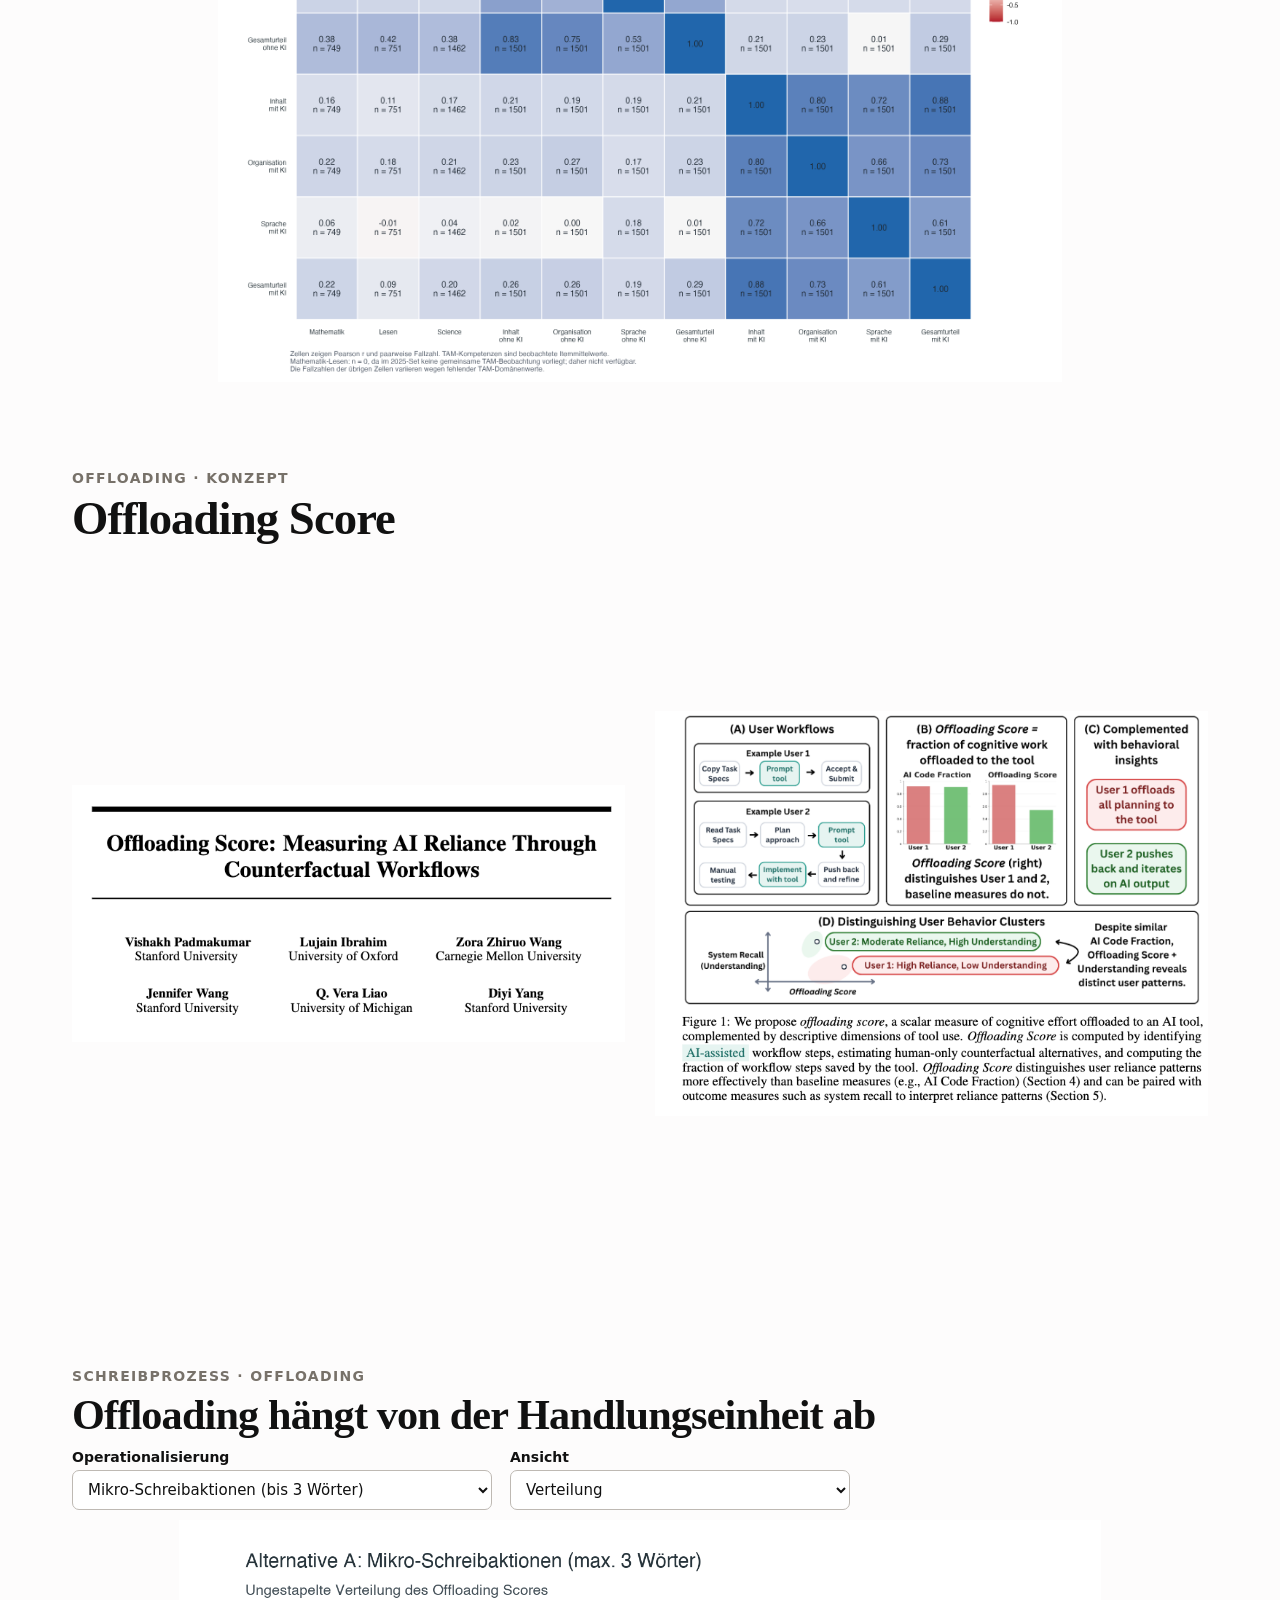
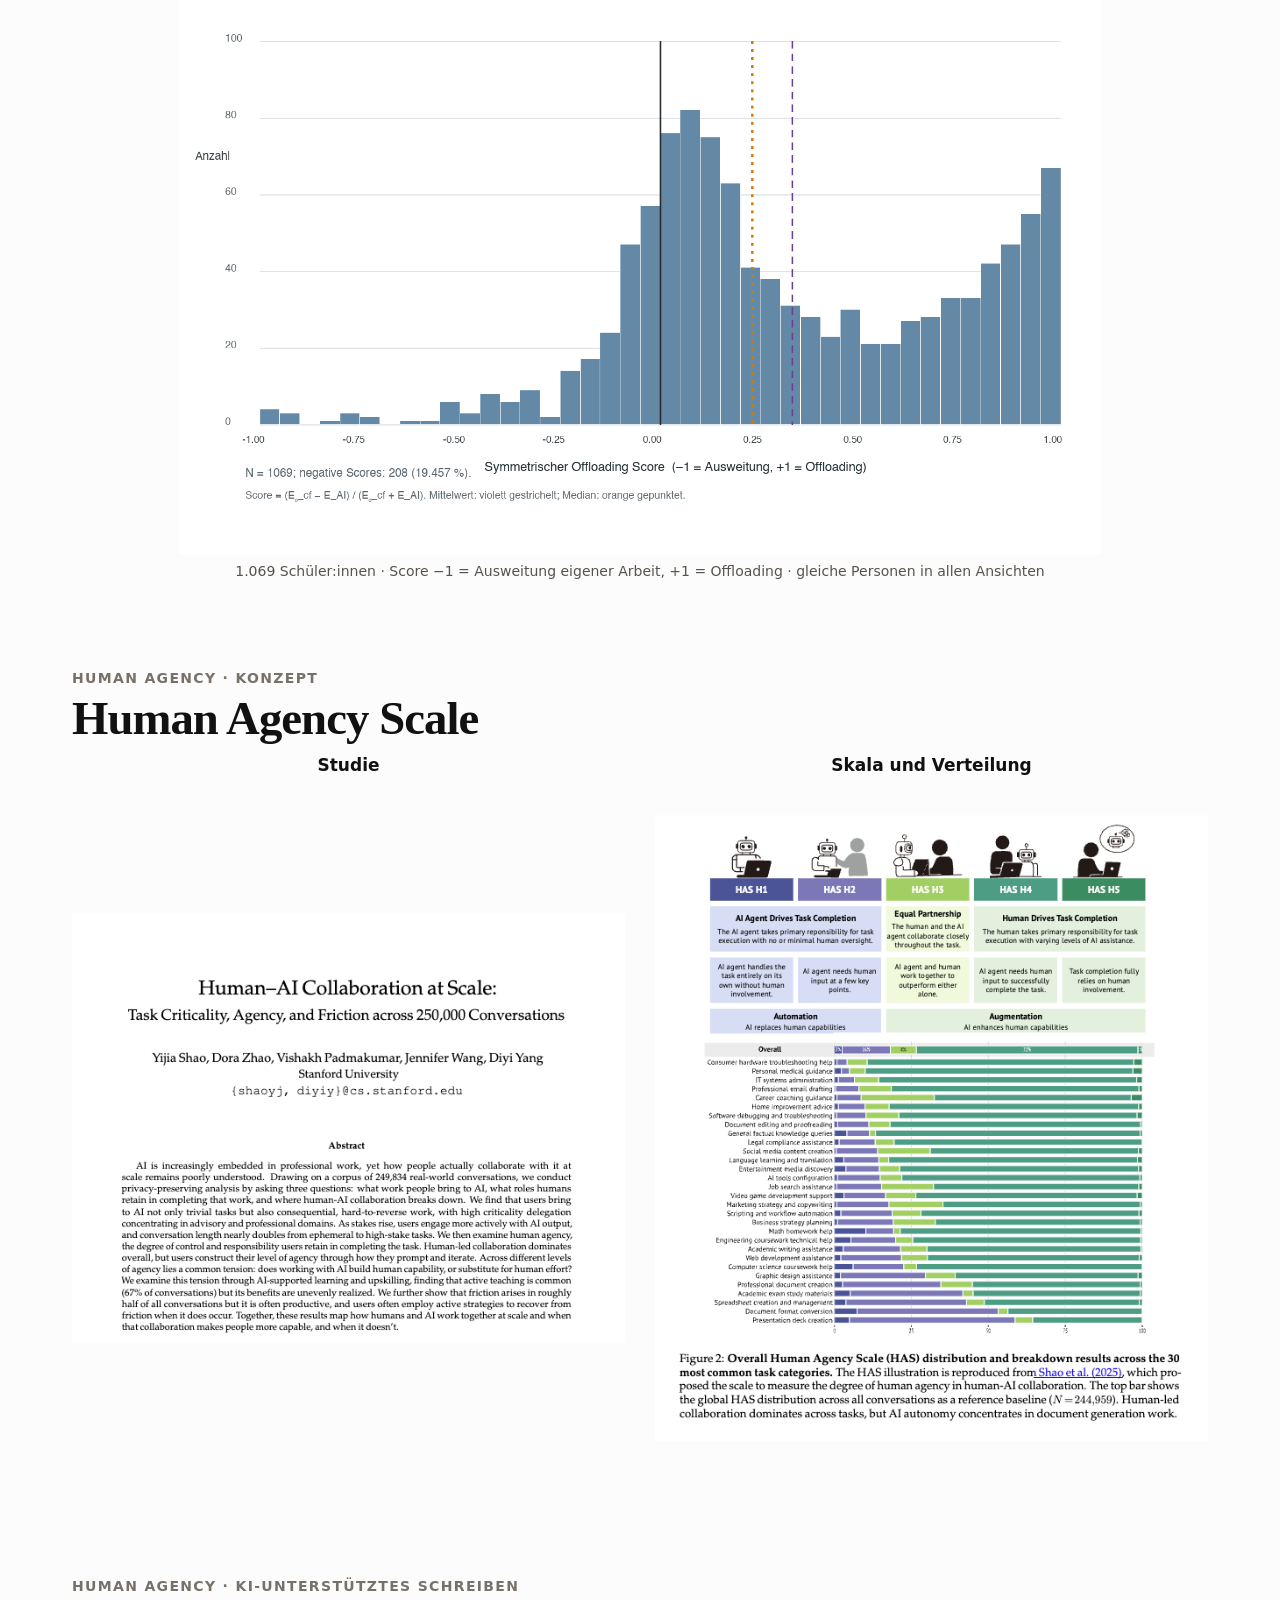
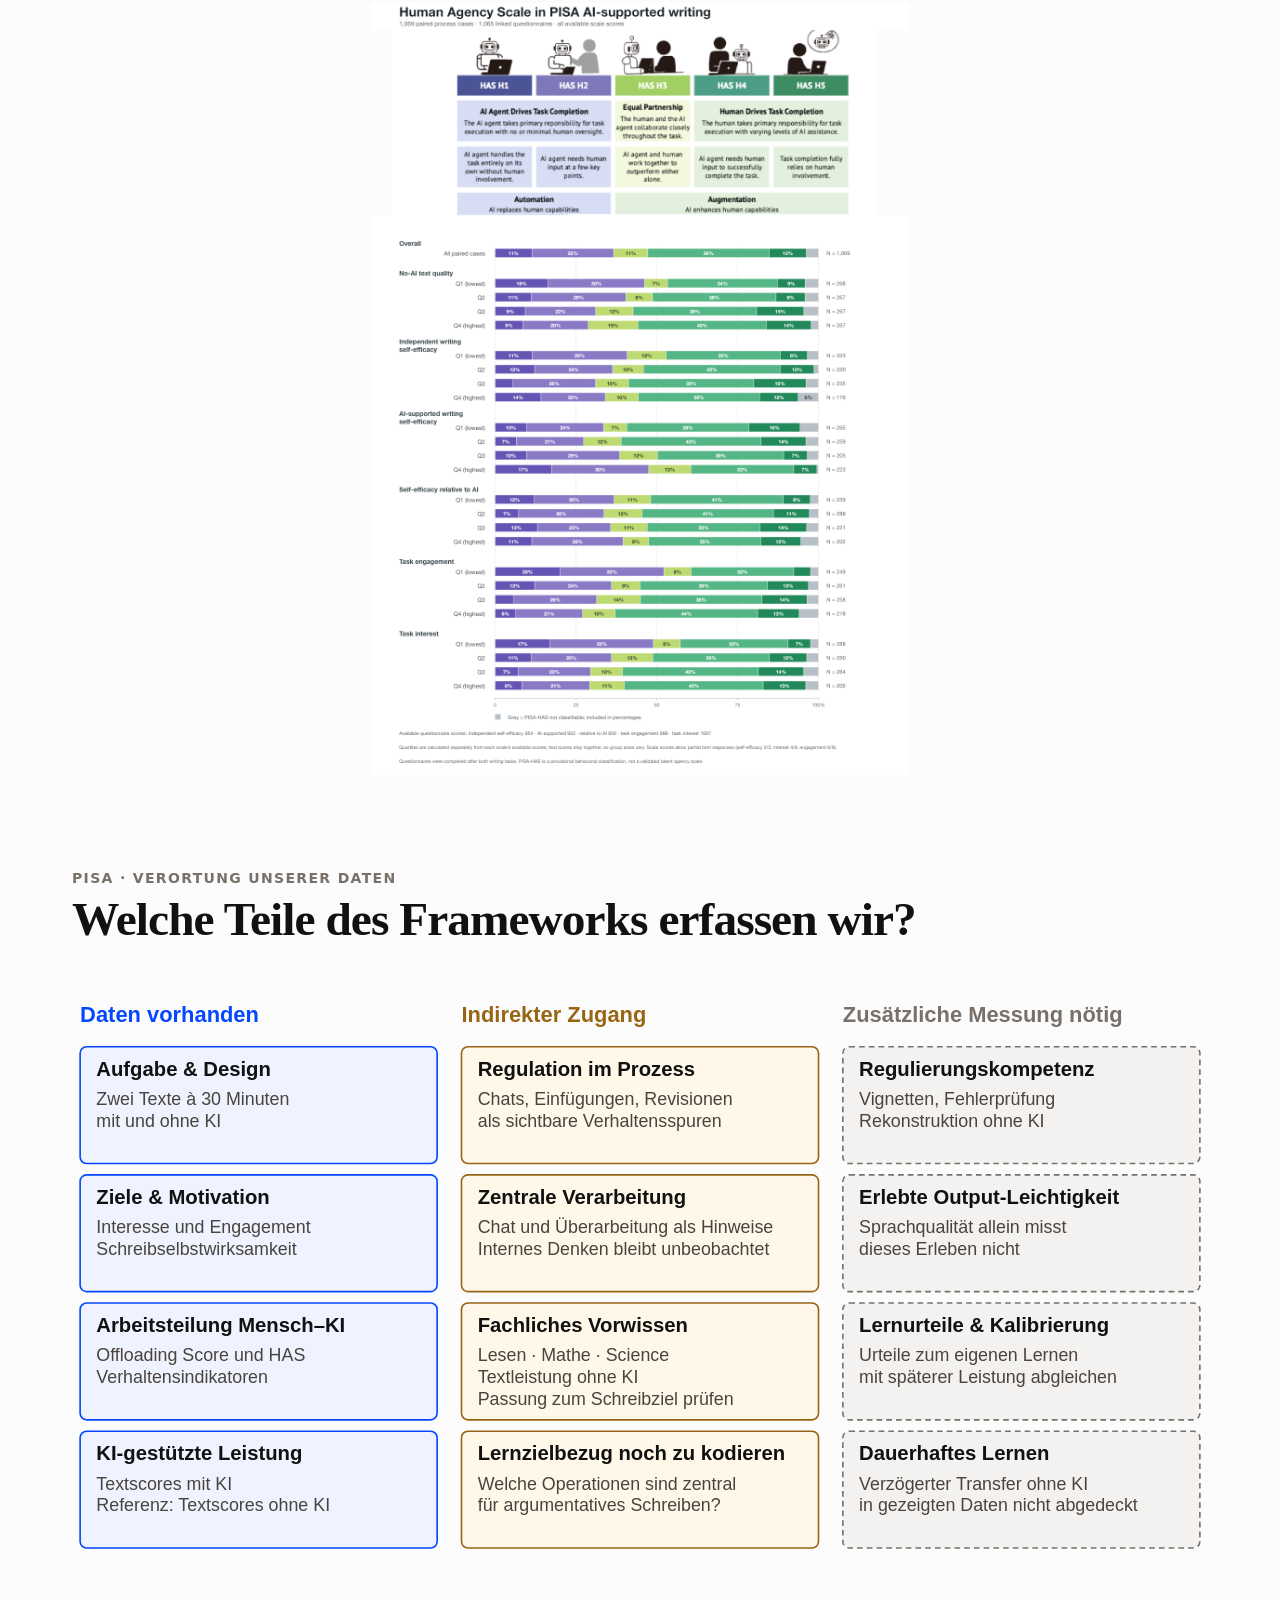
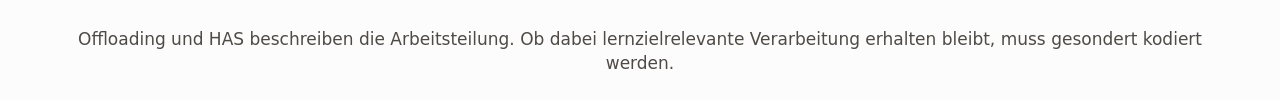
==== commit 29d4d853: "Add offloading framework and PISA measurement mapping" ====
--- a/index.html
+++ b/index.html
@@ -6,7 +6,7 @@
     <title>Format Abschlusstagung | PISA 2025</title>
     <meta name="description" content="Format Abschlusstagung: PISA-2025-Folien aus den Forschungsvorträgen Dortmund und München." />
     <link rel="icon" type="image/svg+xml" href="data:image/svg+xml,%3Csvg xmlns='http://www.w3.org/2000/svg' viewBox='0 0 32 32'%3E%3Crect width='32' height='32' rx='7' fill='%230447ff'/%3E%3Cpath d='M8 9h16M8 16h16M8 23h11' stroke='white' stroke-width='3' stroke-linecap='round'/%3E%3C/svg%3E" />
-    <link rel="stylesheet" href="style.css" />
+    <link rel="stylesheet" href="style.css?v=20261004-framework" />
     <script src="script.js" defer></script>
   </head>
   <body>
@@ -14,7 +14,7 @@
     <header class="topbar">
       <div class="brand"><span class="brand-mark" aria-hidden="true"></span><span>Format Abschlusstagung</span><span class="brand-subject">Thorben Jansen · PISA 2025</span></div>
       <nav class="controls" aria-label="Foliensteuerung">
-        <span id="slideBadge" aria-live="polite">Folie 1 / 7</span>
+        <span id="slideBadge" aria-live="polite">Folie 1 / 9</span>
         <button type="button" data-open="hilfe-dialog" aria-label="Hilfe zur Präsentation">?</button>
         <button type="button" id="previousSlide" aria-label="Vorherige Folie">↑</button>
         <button type="button" id="nextSlide" aria-label="Nächste Folie">↓</button>
@@ -46,6 +46,15 @@
             </a>
           </figure>
         </div>
+      </section>
+
+      <section class="slide framework-slide" id="framework" aria-labelledby="framework-title">
+        <p class="eyebrow">Offloading · Lernen und Leistung</p>
+        <h1 id="framework-title">Augmentation–Erosion-Framework</h1>
+        <a class="figure-link framework-figure" href="assets/augmentation_erosion_framework.png" target="_blank" rel="noopener" aria-label="Augmentation–Erosion-Framework in Originalgröße öffnen">
+          <img src="assets/augmentation_erosion_framework.png" alt="Theoretisches Modell: Lernziele, Motivation, Aufgabendesign und Regulation bestimmen die Mensch-KI-Arbeitsteilung. Zentrale Verarbeitung führt zu dauerhaftem Lernen ohne KI; KI-gestützte Leistung ist davon unterscheidbar. Vorwissen und Regulierungskompetenz moderieren die Verarbeitung; flüssiger Output kann Lernurteile verzerren." />
+        </a>
+        <p class="framework-takeaway">Entscheidend ist, ob die für das Lernziel zentrale Denkarbeit erhalten bleibt oder später selbst rekonstruiert wird.</p>
       </section>
 
       <section class="slide distribution-slide" id="textqualitaet" aria-labelledby="textqualitaet-title">
@@ -160,12 +169,21 @@
         </a>
       </section>
 
+      <section class="slide framework-slide framework-mapping-slide" id="framework-pisa" aria-labelledby="framework-pisa-title">
+        <p class="eyebrow">PISA · Verortung unserer Daten</p>
+        <h1 id="framework-pisa-title">Welche Teile des Frameworks erfassen wir?</h1>
+        <a class="figure-link framework-figure" href="assets/pisa_framework_data_mapping.svg?v=20261004-final" target="_blank" rel="noopener" aria-label="Zuordnung der PISA-Daten zum Framework in Originalgröße öffnen">
+          <img src="assets/pisa_framework_data_mapping.svg?v=20261004-final" alt="Datenzuordnung zum Framework. Vorhanden: motivationale Fragebögen, Aufgabendesign, Offloading Score, Human Agency Scale und KI-gestützte Textleistung. Indirekter Zugang: Prozessregulation, zentrale Verarbeitung und fachliches Vorwissen. Zusätzliche Messungen nötig: Regulierungskompetenz, erlebte Output-Flüssigkeit, Lernurteile und verzögerter Transfer ohne KI. Die Übersicht ordnet Daten zu Konstrukten zu und prüft keine Kausalpfade." />
+        </a>
+        <p class="framework-takeaway">Offloading und HAS beschreiben die Arbeitsteilung. Ob dabei lernzielrelevante Verarbeitung erhalten bleibt, muss gesondert kodiert werden.</p>
+      </section>
+
     </main>
 
     <dialog id="hilfe-dialog" class="detail-dialog help-dialog" aria-labelledby="hilfe-title">
       <button type="button" class="dialog-close" data-close>Schließen</button>
       <h2 id="hilfe-title">Präsentation steuern</h2>
-      <p>Mit den Pfeiltasten, Bild-auf/ab, Leertaste oder den Schaltflächen oben zwischen den sieben Folien wechseln.</p>
+      <p>Mit den Pfeiltasten, Bild-auf/ab, Leertaste oder den Schaltflächen oben zwischen den neun Folien wechseln.</p>
       <p>Die KI-Aufgabe öffnet das vorbefüllte Prozess-Replay. Auf der Folie zur Textqualität öffnen sich die Bewertungs- und Ergebnisbilder groß. Auf der Offloading-Folie wählen Sie Handlungseinheit und Ansicht unabhängig voneinander.</p>
     </dialog>
     <dialog id="gallery-dialog" class="detail-dialog gallery-dialog" aria-labelledby="gallery-title">
--- a/style.css
+++ b/style.css
@@ -224,3 +224,16 @@
   .progress, .topbar { display: none; }
   .slide { height: 100vh; min-height: 0; page-break-after: always; padding-top: 34px; }
 }
+
+/* Framework and source-grounded placement of the PISA measures. */
+.framework-slide { padding-top: 70px; padding-bottom: 24px; }
+.framework-slide h1 { font-size: clamp(40px, 3.7vw, 58px); max-width: none; margin-bottom: 12px; }
+.framework-figure { flex: 1; min-height: 0; display: flex; align-items: center; justify-content: center; }
+.framework-figure img { width: auto; height: 100%; max-width: 100%; max-height: 100%; object-fit: contain; }
+.framework-takeaway { margin: 12px 0 0; font-size: 17px; line-height: 1.4; text-align: center; color: #4e4a46; }
+.framework-mapping-slide .framework-figure img { width: 100%; }
+@media (max-width: 900px) {
+  .framework-slide { padding: 28px 18px 42px; }
+  .framework-figure img { width: 100%; height: auto; max-height: none; }
+  .framework-takeaway { font-size: 16px; text-align: left; }
+}
